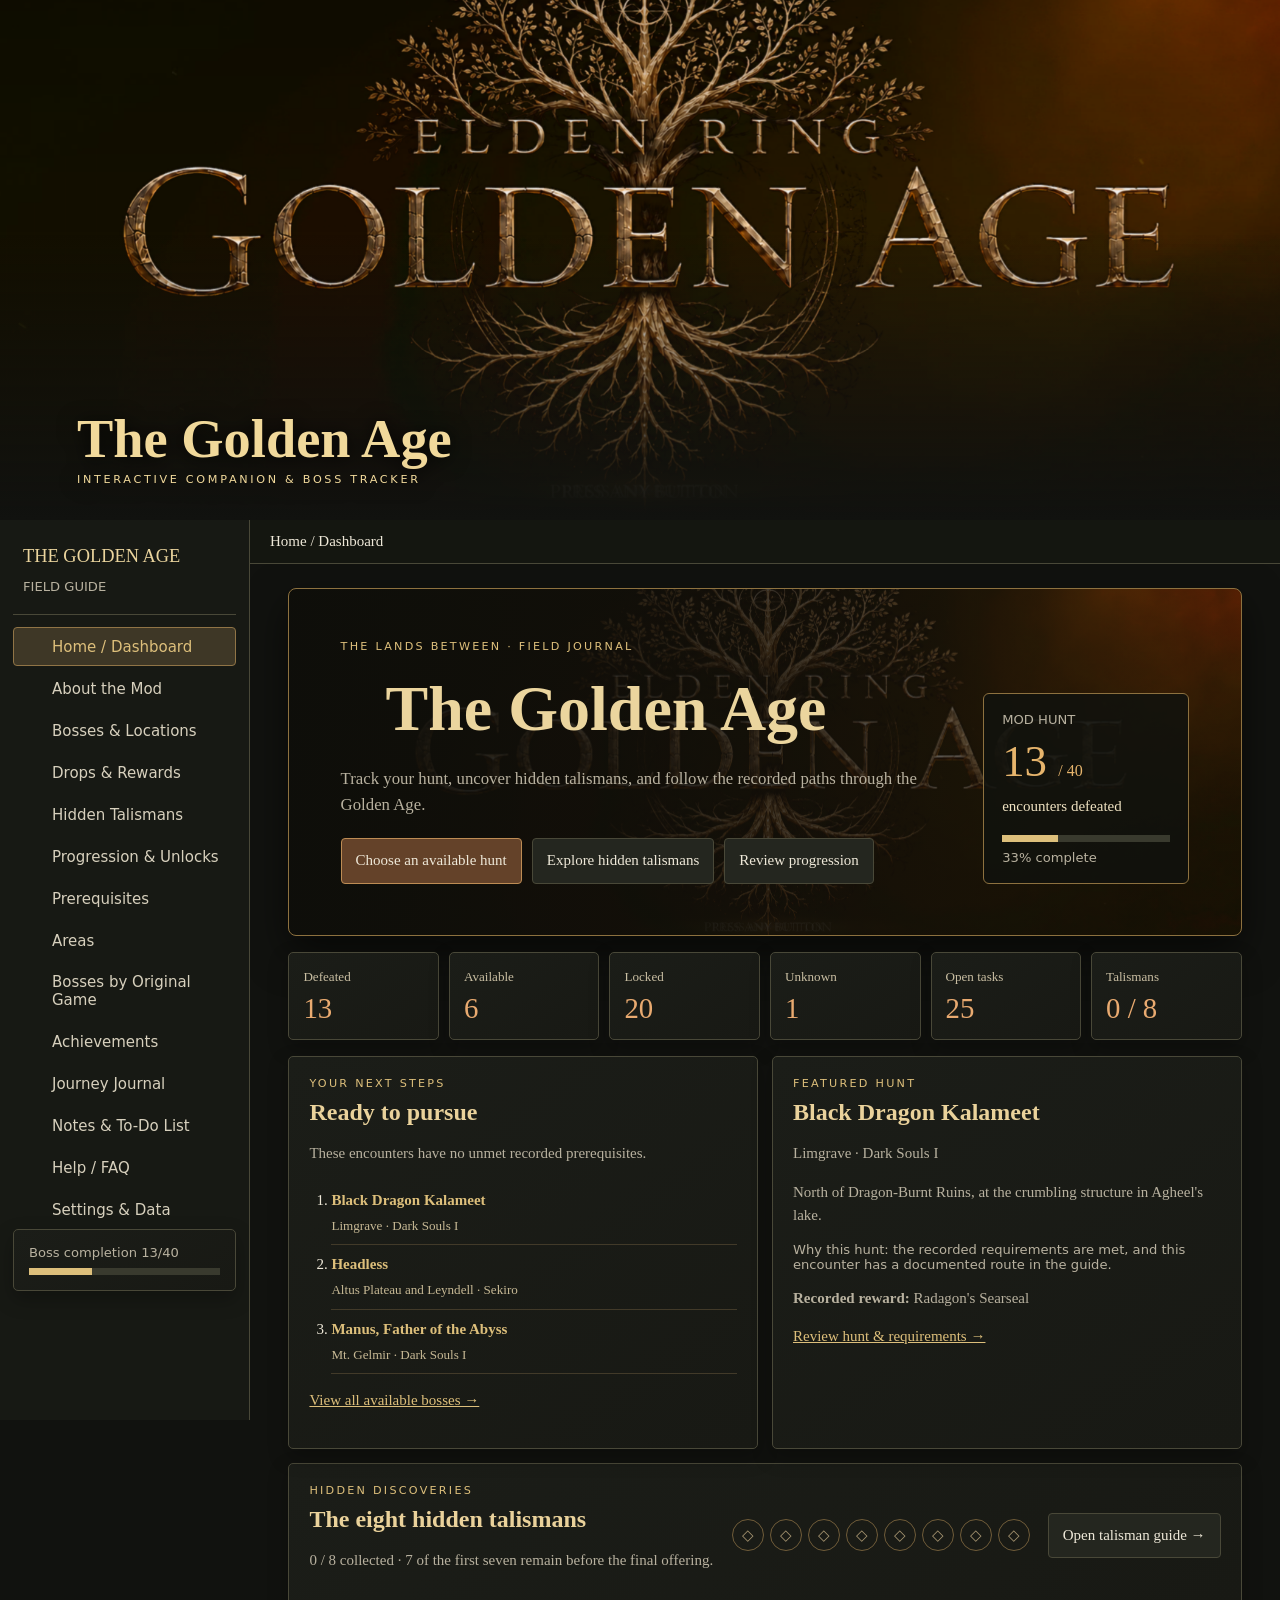
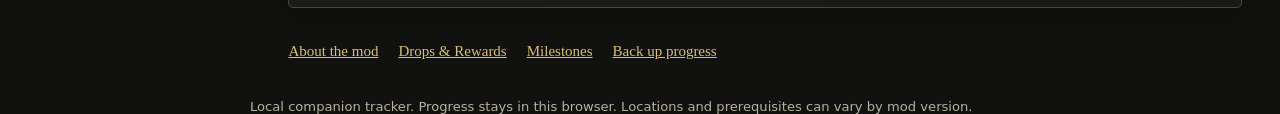
==== index.html @ 00728326 "Add files via upload" ====
<!doctype html><html lang="en"><head><meta charset="utf-8"><meta name="viewport" content="width=device-width,initial-scale=1"><meta name="theme-color" content="#11120f"><title>Home / Dashboard — The Golden Age</title><link rel="stylesheet" href="app.css"></head><body data-page="home"><div class="hero"><div class="art" id="art"></div><h1>The Golden Age<small>Interactive companion & boss tracker</small></h1></div><div class="layout"><aside id="side"><div class="brand">THE GOLDEN AGE<br><span class="small">FIELD GUIDE</span></div><nav id="nav"></nav><div class="panel small" id="progress"></div></aside><div class="overlay" id="overlay"></div><div class="main"><div class="top"><button class="hamb" id="hamb">☰</button> <span id="pageLabel">Home / Dashboard</span></div><main class="content" id="view"></main><footer class="small">Local companion tracker. Progress stays in this browser. Locations and prerequisites can vary by mod version.</footer></div></div><script src="bosses-data.js"></script><script src="app.js"></script><script src="rewards-data.js"></script><script src="talisman-data.js"></script><script src="extras.js"></script></body></html>
---- app.css ----
:root {
  color-scheme: dark;
  --bg: #11120f;
  --panel: #1b1d18;
  --line: #494838;
  --text: #eee8d8;
  --muted: #b8b19f;
  --gold: #ddbf7b;
  --green: #9fc58a;
  --amber: #e2bc76;
}

* {
  box-sizing: border-box;
}

body {
  margin: 0;
  background: var(--bg);
  color: var(--text);
  font: 15px/1.55 Georgia, serif;
}

button,
input,
select,
textarea {
  font: inherit;
}

button,
select {
  color: var(--text);
  background: #24261f;
  border: 1px solid #635c40;
  padding: 9px 12px;
  border-radius: 4px;
  cursor: pointer;
}

button:hover {
  border-color: var(--gold);
  color: #f2dc9f;
}

button:focus-visible,
input:focus-visible,
select:focus-visible,
textarea:focus-visible,
a:focus-visible {
  outline: 2px solid var(--gold);
  outline-offset: 2px;
}

/* --- Interactive Checkbox & Card Animations --- */
input[type="checkbox"] {
  cursor: pointer;
  transition: transform 0.2s cubic-bezier(0.175, 0.885, 0.32, 1.275);
}

input[type="checkbox"]:checked {
  transform: scale(1.25);
}

@keyframes achievementUnlockPop {
  0% {
    transform: scale(0.95);
    opacity: 0;
  }
  50% {
    transform: scale(1.03);
    opacity: 1;
  }
  100% {
    transform: scale(1);
    opacity: 1;
  }
}

.hero {
  height: min(46vw, 520px);
  min-height: 250px;
  position: relative;
  overflow: hidden;
  background: #080903;
}

.art {
  position: absolute;
  inset: -5%;
  background: url('elden-ring-hero.png') center 48%/cover no-repeat;
  animation: fade 1.8s ease both;
  transition: transform 0.2s;
}

.hero:after {
  content: '';
  position: absolute;
  inset: 0;
  background: linear-gradient(0deg, #11120f, transparent 55%, #0003);
}

.hero h1 {
  position: absolute;
  z-index: 1;
  left: 6vw;
  bottom: 26px;
  color: #f1d99b;
  font-size: clamp(2rem, 5vw, 3.4rem);
  text-shadow: 0 2px 20px #000;
  animation: fade 1.2s 0.2s both;
}

.hero small {
  display: block;
  font: 0.7rem system-ui, sans-serif;
  letter-spacing: 0.24em;
  text-transform: uppercase;
}

@keyframes fade {
  from {
    opacity: 0;
    transform: scale(1.07);
  }
  to {
    opacity: 1;
    transform: scale(1);
  }
}

.layout {
  display: grid;
  grid-template-columns: 250px minmax(0, 1fr);
}

aside {
  height: 100vh;
  overflow: auto;
  position: sticky;
  top: 0;
  background: #171914;
  border-right: 1px solid var(--line);
  padding: 18px 13px;
}

.brand {
  color: var(--gold);
  font-size: 1.15rem;
  padding: 4px 10px 15px;
  border-bottom: 1px solid var(--line);
}

nav {
  display: grid;
  gap: 3px;
  margin-top: 12px;
}

nav a {
  display: block;
  text-decoration: none;
  background: transparent;
  border: 1px solid transparent;
  border-radius: 4px;
  padding: 9px 10px;
  color: #d7d0bd;
  font: 15px system-ui, sans-serif;
}

nav a.active {
  background: color-mix(in srgb, var(--gold2) 30%, var(--panel));
  border-color: var(--gold2);
  color: var(--gold);
}

nav a:hover {
  background: #25271f;
}

nav button {
  text-align: left;
  background: transparent;
  border-color: transparent;
  color: #d7d0bd;
}

nav button.active {
  background: #302e22;
  border-color: #63583b;
  color: #f0d797;
}

.meter {
  height: 7px;
  background: #393a2e;
  margin-top: 8px;
}

.meter i {
  height: 100%;
  display: block;
  background: linear-gradient(90deg, var(--gold2), var(--gold));
}

.main {
  min-width: 0;
}

.top {
  position: sticky;
  top: 0;
  background: #141610ed;
  backdrop-filter: blur(8px);
  padding: 10px 20px;
  border-bottom: 1px solid var(--line);
  z-index: 3;
  color: var(--gold);
}

.hamb {
  display: none;
}

.content {
  padding: 24px clamp(15px, 3vw, 40px);
  max-width: 1450px;
  margin: auto;
}

h1,
h2,
h3 {
  color: #ebd59e;
  line-height: 1.25;
}

h1 {
  margin: 0 0 8px;
}

p {
  color: var(--muted);
}

.grid {
  display: grid;
  grid-template-columns: repeat(auto-fit, minmax(min(100%, 225px), 1fr));
  gap: 12px;
}

.stat,
.panel,
.card,
.row {
  background: linear-gradient(145deg, #24251f, #191b16);
  border: 1px solid var(--line);
  border-radius: 5px;
  padding: 15px;
}

.stat b {
  display: block;
  font-size: 1.8rem;
  color: var(--gold);
}

.stat span,
.muted,
.small {
  color: var(--muted);
  font: 0.82rem system-ui, sans-serif;
}

.toolbar {
  display: flex;
  flex-wrap: wrap;
  gap: 8px;
  margin: 14px 0;
}

.toolbar input,
.toolbar select,
textarea {
  background: #171914;
  color: var(--text);
  border: 1px solid var(--line);
  padding: 10px;
  border-radius: 4px;
}

.search {
  flex: 1;
  min-width: 180px;
}

.area {
  margin: 24px 0;
}

.area h2 {
  border-bottom: 1px solid #907446;
  padding-bottom: 8px;
}

.cards {
  display: grid;
  grid-template-columns: repeat(auto-fit, minmax(min(100%, 320px), 1fr));
  gap: 12px;
}

.card {
  padding: 0;
  overflow: hidden;
}

.card.done {
  border-color: #70865b;
}

.head {
  display: flex;
  gap: 10px;
  align-items: flex-start;
  padding: 13px;
}

.check {
  width: 20px;
  height: 20px;
  accent-color: var(--green);
  flex-shrink: 0;
  margin-top: 3px;
}

.name {
  font-size: 1.06rem;
  color: #f0e4c1;
  font-weight: bold;
  cursor: pointer;
}

.badge,
.pill {
  display: inline-block;
  border: 1px solid #65583c;
  padding: 3px 7px;
  border-radius: 3px;
  font: 0.68rem system-ui, sans-serif;
  color: var(--gold);
  margin: 2px;
}

.badge {
  margin-left: auto;
  white-space: nowrap;
}

.green {
  color: var(--green);
}

.amber {
  color: var(--amber);
}

.body {
  padding: 0 14px 14px 44px;
  color: var(--muted);
  font-size: 0.91rem;
}

.body p {
  margin: 5px 0;
}

.reqs {
  border-top: 1px solid var(--line);
  margin-top: 10px;
  padding-top: 8px;
}

.req {
  display: flex;
  gap: 7px;
  margin: 7px 0;
  align-items: flex-start;
  font: 0.82rem system-ui, sans-serif;
}

.req input {
  accent-color: var(--green);
  margin-top: 3px;
}

.list {
  display: grid;
  gap: 8px;
}

textarea {
  width: 100%;
  min-height: 75px;
}

.note {
  display: grid;
  grid-template-columns: 140px 1fr auto;
  gap: 8px;
  padding: 10px;
  border-bottom: 1px solid var(--line);
}

.hidden {
  display: none !important;
}

.overlay {
  display: none;
}

@media (max-width: 800px) {
  .layout {
    grid-template-columns: 1fr;
  }
  aside {
    position: fixed;
    left: 0;
    top: 0;
    width: min(82vw, 290px);
    z-index: 6;
    transform: translateX(-110%);
    transition: transform 0.2s;
  }
  aside.open {
    transform: translateX(0);
  }
  .hamb {
    display: inline-block;
  }
  .overlay.show {
    display: block;
    position: fixed;
    inset: 0;
    background: #0009;
    z-index: 5;
  }
  .hero {
    height: 36vh;
    min-height: 220px;
  }
  .content {
    padding: 18px 13px;
  }
  .note {
    grid-template-columns: 1fr;
  }
}

@media (prefers-reduced-motion: reduce) {
  *,
  *:before,
  *:after {
    animation-duration: 0.01ms !important;
    transition-duration: 0.01ms !important;
    scroll-behavior: auto !important;
  }
}

.reward-grid {
  display: grid;
  grid-template-columns: repeat(auto-fit, minmax(min(100%, 270px), 1fr));
  gap: 10px;
  margin: 12px 0;
}

.reward-card {
  display: grid;
  grid-template-columns: 54px 1fr;
  gap: 10px;
  padding: 12px;
  background: linear-gradient(145deg, #25271f, #191b16);
  border: 1px solid var(--line);
  border-radius: 5px;
}

.reward-icon,
.boss-seal {
  width: 50px;
  height: 50px;
  display: grid;
  place-items: center;
  border: 1px solid #8c754c;
  background: radial-gradient(circle, #54472e, #1a1b16 70%);
  color: var(--gold);
  font-size: 1.45rem;
  border-radius: 50%;
  flex-shrink: 0;
}

.reward-icon.large {
  width: 72px;
  height: 72px;
  font-size: 2rem;
}

.reward-copy {
  min-width: 0;
}

.reward-title {
  font-weight: bold;
  color: #f0dfb5;
  cursor: pointer;
}

.reward-title:hover {
  color: var(--gold);
  text-decoration: underline;
}

.reward-boss {
  border: 1px solid var(--line);
  border-radius: 5px;
  padding: 12px;
  background: #1a1c17;
  margin: 8px 0;
}

.reward-boss summary {
  display: flex;
  align-items: center;
  gap: 9px;
  cursor: pointer;
  flex-wrap: wrap;
}

.reward-boss summary .badge {
  margin-left: auto;
}

.guide-dialog {
  max-width: 700px;
  width: calc(100% - 28px);
  background: #1b1d18;
  color: var(--text);
  border: 1px solid #907446;
  border-radius: 6px;
  padding: 22px;
}

.guide-dialog::backdrop {
  background: #000b;
}

.guide-dialog .close {
  float: right;
}

.chain {
  border: 1px solid var(--line);
}

.chain summary,
.task-guide summary {
  cursor: pointer;
}

.section-title {
  margin-top: 28px;
}

.task-guide label {
  display: inline;
}

.task-guide summary > label {
  cursor: pointer;
}

@media (max-width: 650px) {
  .reward-card {
    grid-template-columns: 42px 1fr;
  }
  .reward-icon {
    width: 40px;
    height: 40px;
    font-size: 1.15rem;
  }
  .reward-boss summary .badge {
    margin-left: 0;
  }
}

:root[data-theme="ashen"] {
  --bg: #151719;
  --panel: #202326;
  --line: #555b5e;
  --text: #f0f1ef;
  --muted: #c0c5c7;
  --gold: #bec5c8;
  --green: #a9c3b1;
  --amber: #d6c28d;
}

:root[data-theme="golden"] {
  --bg: #17130d;
  --panel: #241d13;
  --line: #6c5530;
  --gold: #f1c85a;
  --green: #a7d17f;
  --amber: #f0b95f;
}

:root[data-theme="contrast"] {
  --bg: #050606;
  --panel: #101313;
  --line: #a7a78a;
  --text: #fff;
  --muted: #e4e4d9;
  --gold: #ffe36e;
  --green: #aaff9c;
  --amber: #ffd273;
}

:root[data-accent="jade"] {
  --gold: #9bd3ad;
  --gold2: #527d61;
}

:root[data-accent="ember"] {
  --gold: #e99a72;
  --gold2: #9e583e;
}

:root[data-accent="ice"] {
  --gold: #9ed5e6;
  --gold2: #537f95;
}

:root[data-density="compact"] .card,
:root[data-density="compact"] .row {
  padding: 9px;
}

:root[data-density="compact"] .head {
  padding: 8px;
}

:root[data-density="compact"] .body {
  padding-bottom: 9px;
}

:root[data-density="compact"] .reward-card {
  padding: 8px;
  gap: 7px;
}

:root[data-density="compact"] .reward-boss {
  padding: 8px;
  margin: 5px 0;
}

:root[data-density="compact"] .task-guide {
  padding: 9px;
}

:root[data-images="off"] .boss-seal,
:root[data-images="off"] .emblem-mini,
:root[data-images="off"] .achievement-crest {
  display: none !important;
}

:root[data-animations="off"] *,
:root[data-animations="off"] *::before,
:root[data-animations="off"] *::after {
  animation: none !important;
  transition: none !important;
  scroll-behavior: auto !important;
}

.page-kicker {
  font: 0.7rem system-ui, sans-serif;
  letter-spacing: 0.2em;
  color: var(--gold);
  text-transform: uppercase;
}

.page-intro {
  max-width: 850px;
  margin: 6px 0 22px;
}

.settings-section {
  scroll-margin-top: 70px;
  margin: 30px 0;
  padding: 22px;
  border: 1px solid var(--line);
  border-radius: 7px;
  background: linear-gradient(
    145deg,
    color-mix(in srgb, var(--panel) 92%, var(--gold) 8%),
    var(--panel)
  );
  box-shadow: 0 9px 26px #0003;
  position: relative;
}

.settings-section:before {
  content: "";
  position: absolute;
  inset: 5px;
  border: 1px solid color-mix(in srgb, var(--gold2) 38%, transparent);
  border-radius: 4px;
  pointer-events: none;
}

.section-heading {
  display: flex;
  gap: 12px;
  align-items: flex-start;
  margin-bottom: 16px;
}

.section-heading > span {
  display: grid;
  place-items: center;
  width: 40px;
  height: 40px;
  border: 1px solid var(--gold2);
  border-radius: 50%;
  color: var(--gold);
  font-size: 1.2rem;
}

.section-heading h2 {
  margin: 0;
}

.section-heading p {
  margin: 4px 0;
}

.section-nav,
.quick-links {
  display: flex;
  gap: 8px;
  flex-wrap: wrap;
  margin: 14px 0;
}

.section-nav a,
.quick-links a {
  border: 1px solid var(--line);
  border-radius: 4px;
  padding: 8px 11px;
  text-decoration: none;
  background: var(--panel);
  color: var(--text);
}

.section-nav a:hover,
.quick-links a:hover {
  border-color: var(--gold);
  color: var(--gold);
}

.settings-grid {
  display: grid;
  grid-template-columns: repeat(auto-fit, minmax(min(100%, 300px), 1fr));
  gap: 11px;
}

.setting-card {
  display: flex;
  gap: 12px;
  align-items: flex-start;
  background: color-mix(in srgb, var(--panel) 92%, black);
  border: 1px solid var(--line);
  border-radius: 5px;
  padding: 14px;
  min-width: 0;
}

.setting-card > span:last-child,
.setting-card > div {
  display: grid;
  gap: 6px;
  min-width: 0;
  flex: 1;
}

.setting-card small {
  display: block;
  color: var(--muted);
  font: 0.78rem/1.45 system-ui, sans-serif;
}

.setting-card select,
.setting-card input[type="file"] {
  max-width: 100%;
  margin-top: 5px;
}

.setting-icon {
  width: 32px;
  height: 32px;
  display: grid;
  place-items: center;
  flex-shrink: 0;
  color: var(--gold);
  border: 1px solid var(--gold2);
  border-radius: 50%;
  font-size: 1rem;
}

.data-grid,
.reset-grid {
  margin: 10px 0;
}

.danger-card {
  border-color: #754a3b;
}

.danger {
  border-color: #8c5340;
  color: #f0b59e;
}

.primary {
  background: linear-gradient(
    135deg,
    color-mix(in srgb, var(--gold2) 78%, black),
    color-mix(in srgb, var(--panel) 40%, var(--gold2))
  );
  border-color: var(--gold2);
}

.notice.storage-notice {
  margin-top: 18px;
  padding: 18px;
  border: 1px solid var(--gold2);
  border-left: 4px solid var(--gold);
  background: var(--panel);
}

.notice.storage-notice p {
  margin-bottom: 0;
}

.success {
  color: var(--green);
}

.error {
  color: #f0a18b;
}

.achievement-overview {
  display: grid;
  grid-template-columns: minmax(160px, 1fr) minmax(200px, 2fr) minmax(90px, 0.7fr);
  gap: 18px;
  align-items: center;
  border: 1px solid var(--gold2);
  padding: 18px;
  border-radius: 6px;
  background: radial-gradient(
      ellipse at top left,
      #51432955,
      transparent 58%
    ),
    var(--panel);
  box-shadow: inset 0 0 0 3px #0002, 0 8px 25px #0004;
}

.achievement-total {
  display: flex;
  gap: 10px;
  align-items: center;
}

.achievement-total b {
  font-size: 1.5rem;
  color: var(--gold);
}

.achievement-total small {
  display: block;
  color: var(--muted);
  font: 0.8rem system-ui, sans-serif;
}

.large-seal,
.achievement-crest,
.emblem-mini,
.toast-seal {
  display: grid;
  place-items: center;
  color: var(--gold);
  background: radial-gradient(circle, #594a2a, #171914 72%);
  border: 1px solid var(--gold2);
  border-radius: 50%;
}

.large-seal {
  width: 54px;
  height: 54px;
  font-size: 1.6rem;
}

.meter-label {
  display: flex;
  justify-content: space-between;
  margin-bottom: 7px;
}

.meter-label b {
  color: var(--gold);
}

.recent-grid {
  margin: 16px 0;
}

.achievement-section {
  margin: 28px 0;
}

.achievement-grid {
  display: grid;
  grid-template-columns: repeat(auto-fit, minmax(min(100%, 310px), 1fr));
  gap: 12px;
}

.achievement-card {
  display: flex;
  gap: 14px;
  position: relative;
  padding: 15px;
  border: 1px solid var(--line);
  border-radius: 5px;
  background: linear-gradient(140deg, var(--panel), #141510);
  overflow: hidden;
}

.achievement-card:after {
  content: "";
  position: absolute;
  top: 0;
  right: 0;
  width: 38px;
  height: 38px;
  border-top: 1px solid var(--gold2);
  border-right: 1px solid var(--gold2);
  opacity: 0.65;
}

.achievement-card.earned {
  border-color: var(--gold2);
  box-shadow: inset 0 0 22px #b99a3716, 0 6px 18px #0003;
  animation: achievementUnlockPop 0.4s cubic-bezier(0.175, 0.885, 0.32, 1.275) forwards;
}

.achievement-card.locked-achievement {
  filter: saturate(0.55);
}

.achievement-crest {
  width: 48px;
  height: 48px;
  flex-shrink: 0;
  font-size: 1.25rem;
}

.earned .achievement-crest {
  box-shadow: 0 0 14px color-mix(in srgb, var(--gold) 35%, transparent);
}

.achievement-card-body {
  min-width: 0;
  flex: 1;
}

.achievement-card h3 {
  margin: 4px 0;
}

.achievement-card p {
  margin: 5px 0;
}

.achievement-progress {
  font: 0.75rem system-ui, sans-serif;
  color: var(--muted);
}

.achievement-progress .meter {
  margin: 5px 0;
}

.emblem-mini {
  display: inline-grid;
  width: 24px;
  height: 24px;
  margin-right: 6px;
  font-size: 0.8rem;
  vertical-align: middle;
}

.achievement-toast {
  position: fixed;
  right: 18px;
  bottom: 18px;
  z-index: 20;
  max-width: min(430px, calc(100vw - 36px));
  display: flex;
  align-items: center;
  gap: 12px;
  padding: 14px 42px 14px 14px;
  background: #222117;
  border: 1px solid var(--gold);
  box-shadow: 0 8px 35px #000b;
  border-radius: 6px;
  animation: toast-in 0.25s ease-out;
}

.achievement-toast button {
  position: absolute;
  right: 7px;
  top: 7px;
  padding: 2px 8px;
}

.toast-seal {
  width: 38px;
  height: 38px;
  flex-shrink: 0;
}

.achievement-toast b {
  color: var(--gold);
}

.achievement-toast div div {
  font: 0.8rem/1.4 system-ui, sans-serif;
}

.empty-state {
  margin: 20px 0;
  padding: 28px;
  text-align: center;
  border: 1px dashed var(--line);
  color: var(--muted);
}

@keyframes toast-in {
  from {
    opacity: 0;
    transform: translateY(8px);
  }
  to {
    opacity: 1;
    transform: translateY(0);
  }
}

.faq-searchbar {
  position: sticky;
  top: 46px;
  z-index: 2;
  background: var(--bg);
  padding: 8px 0;
}

.faq-section {
  margin: 24px 0;
}

.faq-section h2 {
  border-bottom: 1px solid var(--gold2);
  padding-bottom: 8px;
}

.faq-item {
  border: 1px solid var(--line);
  border-radius: 5px;
  background: var(--panel);
  margin: 8px 0;
  overflow: hidden;
}

.faq-item summary {
  cursor: pointer;
  list-style: none;
  padding: 13px 42px 13px 15px;
  color: var(--text);
  position: relative;
}

.faq-item summary::-webkit-details-marker {
  display: none;
}

.faq-item summary:after {
  content: "＋";
  position: absolute;
  right: 15px;
  color: var(--gold);
}

.faq-item[open] summary:after {
  content: "−";
}

.faq-item[open] summary {
  color: var(--gold);
  border-bottom: 1px solid var(--line);
}

.faq-answer {
  padding: 4px 15px;
}

.faq-answer p {
  margin: 10px 0;
}

.section-title {
  margin-top: 28px;
}

@media (max-width: 700px) {
  .achievement-overview {
    grid-template-columns: 1fr;
    gap: 12px;
  }
  .settings-section {
    padding: 15px;
  }
  .faq-searchbar {
    top: 43px;
  }
  .achievement-toast {
    right: 9px;
    bottom: 9px;
  }
  .achievement-card {
    padding: 12px;
  }
}

.nav-emblem {
  width: 19px;
  height: 19px;
  vertical-align: -4px;
  margin-right: 9px;
  fill: none;
  stroke: currentColor;
  stroke-width: 1.55;
  stroke-linecap: round;
  stroke-linejoin: round;
  flex: none;
}

.page-emblem {
  width: 34px;
  height: 34px;
  vertical-align: -7px;
  margin-right: 11px;
  fill: none;
  stroke: var(--gold);
  stroke-width: 1.45;
  stroke-linecap: round;
  stroke-linejoin: round;
  filter: drop-shadow(0 0 5px #d6ad5740);
}

nav a {
  display: flex;
  align-items: center;
}

.achievement-heading {
  display: flex;
  align-items: center;
  gap: 15px;
  margin: 8px 0 18px;
}

.achievement-heading h1 {
  margin: 0;
}

.achievement-heading .page-intro {
  margin: 5px 0;
  max-width: 900px;
}

.achievement-overview {
  grid-template-columns: repeat(5, minmax(100px, 1fr));
  gap: 13px;
}

.achievement-total {
  display: grid;
  gap: 2px;
  align-content: center;
}

.achievement-total b {
  font-size: 1.35rem;
}

.achievement-meter {
  grid-column: 1/-1;
}

.achievement-card {
  min-height: 228px;
}

.achievement-crest {
  width: 56px;
  height: 56px;
  position: relative;
  border-radius: 36% 36% 50% 50%;
  clip-path: polygon(50% 0, 91% 22%, 83% 77%, 50% 100%, 17% 77%, 9% 22%);
  outline: 1px solid var(--tier-color, var(--gold2));
  background: radial-gradient(
    circle at 50% 38%,
    color-mix(in srgb, var(--tier-color, var(--gold)) 24%, #171914),
    #171914 72%
  );
  color: var(--tier-color, var(--gold));
  font-size: 1.35rem;
  text-shadow: 0 1px 8px
    color-mix(in srgb, var(--tier-color, var(--gold)) 55%, transparent);
}

.tier-common {
  --tier-color: #b88b5a;
}

.tier-uncommon {
  --tier-color: #91ad78;
}

.tier-rare {
  --tier-color: #9bb2c2;
}

.tier-epic {
  --tier-color: #d5ad61;
}

.tier-legendary {
  --tier-color: #e6cf8c;
}

.tier-card-common {
  border-left: 3px solid #b88b5a;
}

.tier-card-uncommon {
  border-left: 3px solid #91ad78;
}

.tier-card-rare {
  border-left: 3px solid #9bb2c2;
}

.tier-card-epic {
  border-left: 3px solid #d5ad61;
}

.tier-card-legendary {
  border-left: 3px solid #e6cf8c;
}

.secret-achievement {
  background: radial-gradient(
    ellipse at top left,
    #31273a,
    #171914 74%
  );
  border-color: #75627d;
}

.secret-achievement .achievement-crest {
  --tier-color: #bda1cb;
}

.pin-achievement {
  font-size: 0.77rem;
  padding: 5px 8px;
  margin-top: 8px;
}

.pin-achievement:disabled {
  opacity: 0.5;
  cursor: not-allowed;
}

.showcase-panel h2,
.showcase-panel h3 {
  margin-top: 0;
}

.feature-achievement {
  display: flex;
  gap: 12px;
  align-items: flex-start;
}

.feature-achievement > div {
  flex: 1;
}

.feature-achievement p {
  margin: 4px 0;
}

.intel-button {
  padding: 5px 9px;
  font-size: 0.74rem;
  white-space: nowrap;
}

.head .intel-button {
  margin-left: auto;
}

.boss-pin[aria-pressed="true"] {
  color: var(--gold);
}

.intel-dialog {
  max-height: min(88vh, 900px);
  overflow: auto;
}

.intel-dialog h2 {
  font-size: 1.6rem;
  margin: 8px 0;
}

.intel-location {
  border-left: 2px solid var(--gold2);
  padding-left: 12px;
}

.intel-status-grid {
  display: flex;
  align-items: center;
  gap: 7px;
  flex-wrap: wrap;
  margin: 14px 0;
}

.intel-section {
  padding: 14px 0;
  border-top: 1px solid var(--line);
}

.intel-section h3 {
  margin: 0 0 9px;
}

.intel-section h4 {
  color: var(--gold);
  margin-bottom: 5px;
}

.intel-section ul {
  padding-left: 22px;
}

.intel-task-list label {
  font-family: system-ui, sans-serif;
}

.intel-rewards {
  display: grid;
  grid-template-columns: repeat(auto-fit, minmax(min(100%, 235px), 1fr));
  gap: 9px;
}

.intel-reward {
  border: 1px solid var(--line);
  border-radius: 4px;
  padding: 11px;
  background: #11130f;
}

.intel-reward p {
  margin: 6px 0;
}

.intel-note {
  border-left: 2px solid var(--gold2);
  padding: 5px 10px;
  background: #171914;
}

.intel-actions {
  display: flex;
  align-items: center;
  gap: 9px;
}

.button-link {
  display: inline-block;
  border: 1px solid var(--line);
  border-radius: 4px;
  padding: 8px 11px;
  color: var(--text);
  text-decoration: none;
}

.button-link:hover {
  border-color: var(--gold);
  color: var(--gold);
}

.intel-source {
  border-top: 1px dashed var(--line);
  padding-top: 10px;
}

@media (max-width: 900px) {
  .achievement-overview {
    grid-template-columns: repeat(3, minmax(90px, 1fr));
  }
  .achievement-total {
    min-height: 50px;
  }
}

@media (max-width: 560px) {
  .achievement-heading {
    align-items: flex-start;
  }
  .achievement-heading .large-seal {
    width: 42px;
    height: 42px;
    flex: none;
  }
  .achievement-overview {
    grid-template-columns: repeat(2, minmax(95px, 1fr));
    padding: 13px;
  }
  .achievement-meter {
    grid-column: 1/-1;
  }
  .achievement-card {
    min-height: 0;
    gap: 10px;
  }
  .achievement-crest {
    width: 44px;
    height: 48px;
  }
  .intel-dialog {
    padding: 15px;
  }
  .intel-actions {
    flex-wrap: wrap;
  }
}

.intel-portrait {
  float: right;
  width: 64px;
  height: 64px;
  display: grid;
  place-items: center;
  border: 1px solid var(--gold2);
  border-radius: 50%;
  color: var(--gold);
  background: radial-gradient(circle, #51432d, #171914 70%);
  font: 1.2rem Georgia, serif;
  box-shadow: inset 0 0 0 4px #0005;
}

.intel-portrait:after {
  content: "Portrait not cataloged";
  position: absolute;
  transform: translateY(45px);
  font: 0.6rem system-ui, sans-serif;
  color: var(--muted);
  white-space: nowrap;
}

.stat-link {
  color: inherit;
  text-decoration: none;
}

.stat-link:hover,
.dashboard-stat:hover {
  border-color: var(--gold, #c9a86a);
  transform: translateY(-2px);
}

.status-defeated {
  border-color: #766548;
}

.status-available {
  border-color: #74816a;
}

.status-locked {
  border-color: #725d47;
}

.status-unknown {
  border-color: #59606a;
}

.dashboard-hero {
  display: grid;
  grid-template-columns: minmax(0, 1.65fr) minmax(180px, 0.55fr);
  gap: 24px;
  align-items: end;
  padding: clamp(24px, 4vw, 54px);
  min-height: 290px;
  border: 1px solid #8d713f;
  border-radius: 8px;
  background: linear-gradient(
      90deg,
      rgba(14, 14, 10, 0.96),
      rgba(18, 15, 10, 0.76) 58%,
      rgba(17, 15, 10, 0.35)
    ),
    url('elden-ring-hero.png') center 44%/cover;
  color: #efe2c2;
  box-shadow: 0 16px 40px #0008;
}

.dashboard-hero h1 {
  font-size: clamp(2.2rem, 5vw, 4rem);
  margin: 0.25em 0;
}

.dashboard-hero-copy > p {
  max-width: 650px;
  font-size: 1.05rem;
}

.dashboard-actions,
.dashboard-links {
  display: flex;
  flex-wrap: wrap;
  gap: 10px;
  margin-top: 20px;
}

.button-link {
  display: inline-flex;
  align-items: center;
  justify-content: center;
  padding: 10px 14px;
  border: 1px solid #826b45;
  border-radius: 4px;
  color: #eddfc0;
  text-decoration: none;
  background: #24231c;
}

.button-link:hover {
  background: #393326;
}

.button-link.primary {
  background: #644229;
  border-color: #bd8c54;
}

.dashboard-progress {
  display: grid;
  gap: 8px;
  padding: 18px;
  background: #11120ddd;
  border: 1px solid #8d713f;
  border-radius: 6px;
}

.dashboard-progress > b {
  font: 2.8rem Georgia, serif;
  color: #e6b46c;
}

.dashboard-progress small {
  font-size: 1rem;
}

.dashboard-stats {
  display: grid;
  grid-template-columns: repeat(6, minmax(105px, 1fr));
  gap: 10px;
  margin: 16px 0;
}

.dashboard-stat {
  display: grid;
  gap: 5px;
  padding: 14px;
  border: 1px solid #51452f;
  border-radius: 5px;
  background: linear-gradient(145deg, #22231e, #171711);
  text-decoration: none;
  color: inherit;
  transition: 0.18s;
}

.dashboard-stat span {
  font-size: 0.82rem;
  color: #c9bea2;
}

.dashboard-stat b {
  font: 1.8rem Georgia, serif;
  color: #e9aa70;
}

.dashboard-columns {
  display: grid;
  grid-template-columns: 1fr 1fr;
  gap: 14px;
}

.dashboard-panel,
.dashboard-discoveries {
  padding: 20px;
  border: 1px solid #51452f;
  border-radius: 6px;
  background: linear-gradient(145deg, #21211b, #17150f);
}

.dashboard-panel h2,
.dashboard-discoveries h2 {
  margin: 0.3em 0;
  color: #ead29b;
}

.dashboard-next {
  padding-left: 22px;
}

.dashboard-next li {
  padding: 8px 0;
  border-bottom: 1px solid #423a29;
}

.dashboard-next a {
  display: grid;
  gap: 4px;
  text-decoration: none;
}

.dashboard-next a span {
  font-size: 0.82rem;
  color: #c7b995;
}

.dashboard-discoveries {
  display: grid;
  grid-template-columns: 1fr auto auto;
  gap: 18px;
  align-items: center;
  margin-top: 14px;
}

.discovery-seals {
  display: flex;
  gap: 6px;
}

.discovery-seal {
  display: grid;
  place-items: center;
  width: 32px;
  height: 32px;
  border: 1px solid #705c39;
  border-radius: 50%;
  color: #a99772;
}

.discovery-seal.is-collected {
  color: #ebc67a;
  background: #544328;
}

.dashboard-links {
  padding: 12px 0;
}

.dashboard-links a {
  color: #dbbd7a;
  margin-right: 10px;
}

.talisman-hero {
  display: grid;
  grid-template-columns: 1fr minmax(210px, 0.7fr);
  gap: 20px;
  align-items: center;
  background: linear-gradient(130deg, #202019, #17140f 65%, #392816);
  border-color: #80653a;
}

.talisman-hero h2 {
  color: #ead29b;
  font-size: 2rem;
  margin: 0.3em 0;
}

.talisman-final-state {
  display: grid;
  gap: 8px;
  padding: 16px;
  border: 1px solid #634e32;
  background: #15140f;
  border-radius: 5px;
}

.talisman-final-state b {
  color: #d2b878;
}

.talisman-final-state.is-ready {
  border-color: #9b8045;
  box-shadow: inset 0 0 20px #a47e2622;
}

.talisman-final-state.is-collected {
  border-color: #82916b;
}

.talisman-grid {
  display: grid;
  grid-template-columns: repeat(2, minmax(0, 1fr));
  gap: 14px;
  margin: 16px 0;
}

.talisman-card {
  padding: 20px;
  border: 1px solid #57482e;
  border-radius: 6px;
  background: linear-gradient(150deg, #24241e, #17150f);
  box-shadow: 0 8px 20px #0004;
}

.talisman-card.is-collected {
  border-color: #8a8558;
}

.talisman-card.talisman-final {
  background: linear-gradient(140deg, #302618, #191711);
}

.talisman-card h2 {
  margin: 0.5em 0 0.2em;
  color: #ebd49d;
  font: 1.5rem Georgia, serif;
}

.talisman-card-head {
  display: flex;
  justify-content: space-between;
  align-items: center;
}

.talisman-icon {
  width: 44px;
  height: 44px;
  color: #d5b16e;
  filter: drop-shadow(0 0 8px #d5a34c33);
}

.talisman-area {
  color: #c59a62;
  font-size: 0.88rem;
}

.talisman-details {
  margin: 14px 0;
  border-top: 1px solid #54452e;
  border-bottom: 1px solid #54452e;
  padding: 10px 0;
}

.talisman-details summary {
  cursor: pointer;
  color: #e3c784;
}

.talisman-details p {
  line-height: 1.55;
}

.talisman-check {
  display: flex;
  gap: 10px;
  align-items: flex-start;
  padding: 8px 0;
  color: #e5d8b9;
}

.talisman-check input {
  accent-color: #c6a55f;
  margin-top: 4px;
}

.talisman-dependency {
  margin-top: 24px;
}

.talisman-dependency-grid {
  display: grid;
  grid-template-columns: repeat(4, minmax(0, 1fr));
  gap: 8px;
  margin: 14px 0;
}

.talisman-dependency-item {
  padding: 9px;
  border: 1px solid #54452e;
  border-radius: 4px;
  color: #e1d4b4;
  text-decoration: none;
}

.talisman-dependency-item span {
  margin-right: 7px;
  color: #bf9f61;
}

.talisman-dependency-item.is-collected {
  border-color: #81835b;
}

.pill-ready {
  border-color: #988047;
}

.pill-done {
  border-color: #748360;
}

.about-feature-grid {
  display: grid;
  grid-template-columns: repeat(2, minmax(0, 1fr));
  gap: 14px;
  margin: 20px 0;
}

.about-feature-grid article {
  padding: 22px;
  border: 1px solid #55472f;
  border-radius: 6px;
  background: linear-gradient(145deg, #23231d, #17150f);
}

.about-feature-grid article > span {
  font-size: 1.8rem;
  color: #d6b36c;
}

.about-feature-grid h2 {
  color: #ebd49d;
}

.about-feature-grid a,
.about-guide a {
  color: #ddbc73;
}

.about-guide {
  line-height: 1.65;
}

.about-guide li {
  padding: 3px 0;
}

@media (max-width: 900px) {
  .dashboard-stats {
    grid-template-columns: repeat(3, minmax(0, 1fr));
  }
  .dashboard-hero {
    grid-template-columns: 1fr;
  }
  .dashboard-progress {
    max-width: 320px;
  }
  .dashboard-discoveries {
    grid-template-columns: 1fr;
  }
  .talisman-dependency-grid {
    grid-template-columns: repeat(2, minmax(0, 1fr));
  }
}

@media (max-width: 620px) {
  .dashboard-columns,
  .talisman-grid,
  .talisman-hero,
  .about-feature-grid {
    grid-template-columns: 1fr;
  }
  .dashboard-stats {
    grid-template-columns: repeat(2, minmax(0, 1fr));
  }
  .dashboard-hero {
    padding: 22px 18px;
    min-height: 0;
  }
  .dashboard-actions .button-link {
    flex: 1;
  }
  .discovery-seals {
    flex-wrap: wrap;
  }
  .talisman-dependency-grid {
    grid-template-columns: 1fr 1fr;
  }
}

:root {
  --bg: #11120f;
  --bg2: #181914;
  --panel: #1b1d18;
  --sidebar: #171914;
  --header: #141610;
  --text: #eee8d8;
  --muted: #b8b19f;
  --heading: #ebd59e;
  --gold: #ddbf7b;
  --gold2: #907446;
  --line: #494838;
  --button-bg: #24261f;
  --button-text: #eee8d8;
  --link: #ddbf7b;
  --progress: #ddbf7b;
  --success: #9fc58a;
  --warning: #e2bc76;
  --error: #e3987a;
  --locked: #a78673;
  --available: #a8c28b;
  --defeated: #94a875;
  --unknown: #C7BDC0;
  --font-heading: Georgia, serif;
  --font-body: Georgia, serif;
  --font-ui: system-ui, sans-serif;
  --base-size: 15px;
  --heading-scale: 1;
  --line-height: 1.55;
  --letter-spacing: 0;
  --sidebar-width: 250px;
  --content-width: 1450px;
  --panel-background: linear-gradient(145deg, var(--panel), var(--bg2));
  --theme-shadow: 0 8px 20px #0004;
}

body {
  background-color: var(--bg);
  color: var(--text);
  font-family: var(--font-body);
  font-size: var(--base-size);
  line-height: var(--line-height);
  letter-spacing: var(--letter-spacing);
}

h1,
h2,
h3,
h4,
.brand,
.page-emblem {
  font-family: var(--font-heading);
  color: var(--heading);
}

h1 {
  font-size: calc(2rem * var(--heading-scale));
}

h2 {
  font-size: calc(1.5rem * var(--heading-scale));
}

h3 {
  font-size: calc(1.2rem * var(--heading-scale));
}

.layout {
  grid-template-columns: var(--sidebar-width) minmax(0, 1fr);
}

aside {
  background: var(--sidebar);
}

.top {
  background: var(--header);
  color: var(--text);
}

.content {
  max-width: var(--content-width);
  width: 100%;
}

.main {
  min-width: 0;
}

a {
  color: var(--link);
}

button,
select,
.button-link {
  background: var(--button-bg);
  color: var(--button-text);
  border-color: var(--line);
  border-radius: var(--corner-radius, 4px);
}

button:hover,
.button-link:hover {
  filter: brightness(1.15);
}

button:focus-visible,
a:focus-visible,
input:focus-visible,
select:focus-visible,
textarea:focus-visible {
  outline: 2px solid var(--gold);
  outline-offset: 2px;
}

.card,
.row,
.panel,
.stat,
.reward-card,
.reward-boss,
.settings-section,
.achievement-card,
.talisman-card,
.dashboard-panel,
.dashboard-stat,
.dashboard-discoveries,
.appearance-preview-card {
  background: var(--panel-background);
  border-color: var(--line);
  border-radius: var(--corner-radius, 5px);
  box-shadow: var(--theme-shadow);
  color: var(--text);
}

.meter i,
.progress-bar {
  background: var(--progress);
}

.small,
.muted {
  color: var(--muted);
}

.green {
  color: var(--success) !important;
}

.amber {
  color: var(--warning) !important;
}

.pill.status-locked,
.status-locked .pill {
  border-color: var(--locked);
  color: var(--locked);
}

.pill.status-available,
.status-available .pill {
  border-color: var(--available);
  color: var(--available);
}

.pill.status-defeated,
.status-defeated .pill {
  border-color: var(--defeated);
  color: var(--defeated);
}

.pill.status-unknown,
.status-unknown .pill {
  border-color: var(--unknown);
  color: var(--unknown);
}

body[data-atmosphere="plain"] {
  background-image: none !important;
}

body[data-atmosphere="radial"] {
  background-image: radial-gradient(
    ellipse at 50% 0%,
    color-mix(in srgb, var(--gold) 11%, transparent),
    transparent 58%
  );
}

body[data-atmosphere="parchment"] .settings-section,
body[data-atmosphere="parchment"] .journal-entry {
  background: linear-gradient(
    145deg,
    color-mix(in srgb, var(--panel) 90%, #9c8053),
    var(--panel)
  );
}

body[data-atmosphere="ornate"] .settings-section,
body[data-atmosphere="ornate"] .journal-entry {
  border-style: double;
  border-width: 3px;
}

body[data-background-image="on"]::before {
  content: "";
  position: fixed;
  inset: -3%;
  z-index: -1;
  pointer-events: none;
  background: linear-gradient(
      rgba(0, 0, 0, var(--overlay-darkness)),
      rgba(0, 0, 0, var(--overlay-darkness))
    ),
    url('elden-ring-hero.png') var(--image-position) / var(--image-scale) auto
      no-repeat;
  opacity: var(--image-opacity);
  filter: blur(var(--background-blur));
}

body[data-corners="sharp"] {
  --corner-radius: 0px;
}

body[data-corners="slight"] {
  --corner-radius: 4px;
}

body[data-corners="rounded"] {
  --corner-radius: 12px;
}

body[data-borders="minimal"] .panel,
body[data-borders="minimal"] .settings-section,
body[data-borders="minimal"] .journal-entry {
  border-color: color-mix(in srgb, var(--line) 45%, transparent);
}

body[data-borders="ornate"] .panel,
body[data-borders="ornate"] .settings-section,
body[data-borders="ornate"] .journal-entry {
  border-style: double;
  border-width: 3px;
}

body[data-shadows="none"] {
  --theme-shadow: none;
}

body[data-shadows="pronounced"] {
  --theme-shadow: 0 14px 34px #0009;
}

body[data-card-style="flat"] {
  --panel-background: var(--panel);
}

body[data-card-style="layered"] {
  --panel-background: linear-gradient(145deg, var(--panel), var(--bg2));
}

body[data-card-style="gradient"] {
  --panel-background: linear-gradient(
    145deg,
    color-mix(in srgb, var(--panel) 88%, var(--gold)),
    var(--panel) 55%,
    var(--bg2)
  );
}

body[data-width="narrow"] .content {
  max-width: 950px;
}

body[data-width="wide"] .content {
  max-width: 1750px;
}

body[data-width="full"] .content {
  max-width: none;
}

body[data-nav-density="compact"] nav a {
  padding-block: 5px;
}

body[data-nav-density="spacious"] nav a {
  padding-block: 13px;
}

body[data-decorative="ornate"] h2 {
  border-bottom: 1px solid var(--line);
  padding-bottom: 0.35em;
}

body[data-decorative="minimal"] .page-emblem,
body[data-page-emblems="off"] .page-emblem,
body[data-page-emblems="off"] .nav-emblem {
  display: none;
}

body[data-icon-style="monochrome"] .nav-emblem,
body[data-icon-style="minimal"] .nav-emblem {
  filter: grayscale(1);
}

body[data-icon-style="bronze"] .nav-emblem {
  filter: sepia(0.7) saturate(0.8);
}

body[data-icon-style="ornate"] .nav-emblem {
  filter: drop-shadow(0 0 4px var(--gold));
}

body[data-density="compact"] .row,
body[data-density="compact"] .panel {
  padding: 10px;
}

body[data-density="spacious"] .row,
body[data-density="spacious"] .panel {
  padding: 22px;
}

body[data-animations="off"] *,
body[data-hover="off"] * {
  scroll-behavior: auto !important;
  animation: none !important;
  transition: none !important;
}

body[data-progress-motion="on"] .meter i {
  transition: width 0.5s ease;
}

body[data-appearance] .intel-section h3 {
  color: var(--heading);
}

.preset-grid {
  display: grid;
  grid-template-columns: repeat(auto-fit, minmax(175px, 1fr));
  gap: 10px;
}

.preset-card {
  display: grid;
  gap: 8px;
  text-align: left;
  padding: 12px;
  min-width: 0;
}

.preset-card.selected {
  outline: 2px solid var(--gold);
}

.preset-swatches {
  display: flex;
  height: 18px;
  overflow: hidden;
  border-radius: 4px;
}

.preset-swatches i {
  flex: 1;
}

.appearance-color-grid {
  display: grid;
  grid-template-columns: repeat(auto-fit, minmax(210px, 1fr));
  gap: 8px;
}

.appearance-color {
  display: grid;
  grid-template-columns: 1fr auto auto;
  align-items: center;
  gap: 8px;
  padding: 8px;
  border: 1px solid var(--line);
  border-radius: 4px;
}

.appearance-color label {
  min-width: 0;
}

.appearance-color input[type="color"] {
  width: 40px;
  height: 34px;
  padding: 2px;
}

.appearance-color input[type="text"] {
  width: 100px;
}

.appearance-color button {
  padding: 6px;
}

.appearance-preview {
  display: grid;
  grid-template-columns: repeat(auto-fit, minmax(170px, 1fr));
  gap: 10px;
}

.appearance-preview-card {
  padding: 14px;
  border: 1px solid var(--line);
}

.appearance-preview-card .preview-icon {
  color: var(--gold);
  font-size: 1.5rem;
}

.appearance-preview-card .preview-meter {
  height: 8px;
  background: var(--bg);
  border: 1px solid var(--line);
}

.appearance-preview-card .preview-meter i {
  display: block;
  width: 68%;
  height: 100%;
  background: var(--progress);
}

.appearance-preview-card .preview-badges {
  display: flex;
  gap: 5px;
  flex-wrap: wrap;
}

.appearance-preview-card .preview-badges span {
  border: 1px solid currentColor;
  border-radius: 12px;
  padding: 2px 7px;
  font-size: 0.75rem;
}

.setting-range {
  display: grid;
  grid-template-columns: 1fr auto;
  gap: 8px;
}

.appearance-live {
  color: var(--success);
}

.appearance-section-title {
  margin-top: 1.5em;
}

.setting-card {
  min-width: 0;
}

.settings-section input,
.settings-section select,
.settings-section textarea,
.journal-editor input,
.journal-editor select,
.journal-editor textarea {
  max-width: 100%;
  background: var(--bg2);
  color: var(--text);
  border: 1px solid var(--line);
  padding: 8px;
  border-radius: var(--corner-radius, 4px);
}

.journal-stats {
  display: grid;
  grid-template-columns: repeat(4, minmax(0, 1fr));
  gap: 10px;
  margin: 18px 0;
}

.journal-stats article {
  display: grid;
  gap: 4px;
  padding: 14px;
  border: 1px solid var(--line);
  border-radius: var(--corner-radius, 5px);
  background: var(--panel-background);
}

.journal-stats b {
  font: 1.8rem var(--font-heading);
  color: var(--gold);
}

.journal-stats span,
.journal-entry-meta {
  color: var(--muted);
}

.journal-actions {
  display: flex;
  gap: 10px;
  align-items: center;
  flex-wrap: wrap;
  margin: 15px 0 24px;
}

.journal-actions label {
  margin-left: auto;
}

.journal-section {
  margin-top: 20px;
}

.journal-filters {
  align-items: center;
}

.journal-filters .search {
  flex: 1;
  min-width: 230px;
}

.journal-entries {
  display: grid;
  gap: 12px;
  border-left: 1px solid var(--line);
  padding-left: 18px;
  margin-left: 8px;
}

.journal-entry {
  position: relative;
  padding: 18px;
  border: 1px solid var(--line);
  border-radius: var(--corner-radius, 5px);
  background: var(--panel-background);
}

.journal-entry::before {
  content: "";
  position: absolute;
  width: 11px;
  height: 11px;
  border-radius: 50%;
  background: var(--gold);
  border: 3px solid var(--bg);
  left: -25px;
  top: 24px;
}

.journal-entry.is-pinned {
  border-color: var(--gold);
}

.journal-entry h3 {
  margin: 0.5em 0;
  color: var(--heading);
}

.journal-entry-text {
  white-space: normal;
  overflow-wrap: anywhere;
}

.journal-entry-meta,
.journal-entry-actions,
.journal-tags {
  display: flex;
  gap: 8px;
  align-items: center;
  flex-wrap: wrap;
}

.journal-entry-actions {
  margin-top: 12px;
}

.journal-entry-actions .danger {
  color: var(--error);
}

.journal-tags button {
  border: 0;
  padding: 2px 5px;
  background: transparent;
  color: var(--link);
}

.journal-entries.is-list {
  border-left: 0;
  padding: 0;
  margin: 0;
  grid-template-columns: repeat(auto-fit, minmax(270px, 1fr));
}

.journal-entries.is-list .journal-entry::before {
  display: none;
}

.journal-editor-wrap:not([hidden]) {
  margin: 18px 0;
}

.journal-editor {
  padding: 20px;
  border: 1px solid var(--gold2);
  border-radius: var(--corner-radius, 6px);
  background: var(--panel);
}

.journal-editor-heading,
.journal-form-actions {
  display: flex;
  justify-content: space-between;
  align-items: center;
  gap: 10px;
}

.journal-form-grid {
  display: grid;
  grid-template-columns: repeat(2, minmax(0, 1fr));
  gap: 12px;
}

.journal-form-grid label {
  display: grid;
  gap: 5px;
  min-width: 0;
}

.journal-form-grid .journal-wide {
  grid-column: 1/-1;
}

.journal-form-grid textarea {
  resize: vertical;
}

.journal-suggestions {
  padding: 16px;
  border: 1px solid var(--line);
  border-radius: var(--corner-radius, 5px);
}

.journal-suggestion-grid {
  display: grid;
  grid-template-columns: repeat(auto-fit, minmax(190px, 1fr));
  gap: 8px;
}

.journal-suggestion-grid article {
  display: grid;
  gap: 8px;
  padding: 10px;
  border: 1px solid var(--line);
  border-radius: 4px;
}

@media (max-width: 760px) {
  .layout {
    grid-template-columns: 1fr;
  }
  .journal-stats {
    grid-template-columns: repeat(2, minmax(0, 1fr));
  }
  .journal-form-grid {
    grid-template-columns: 1fr;
  }
  .journal-form-grid .journal-wide {
    grid-column: auto;
  }
  .journal-actions label {
    margin-left: 0;
  }
  .appearance-color-grid {
    grid-template-columns: 1fr;
  }
}

.settings-grid,
.settings-grid > * {
  min-width: 0;
}

.setting-card {
  min-width: 0;
  overflow-wrap: anywhere;
}

.setting-card > span {
  min-width: 0;
  max-width: 100%;
}

.setting-card input,
.setting-card select,
.setting-card textarea {
  max-width: 100%;
  min-width: 0;
  box-sizing: border-box;
}

@keyframes achievement-arrive {
  0% {
    opacity: 0.55;
    transform: translateY(8px);
    box-shadow: 0 0 0 transparent;
  }
  100% {
    opacity: 1;
    transform: translateY(0);
    box-shadow: var(--theme-shadow);
  }
}

body[data-achievement-motion="on"] .achievement-card.earned {
  animation: achievement-arrive 0.45s ease-out both;
}

@media (prefers-reduced-motion: reduce) {
  *,
  *::before,
  *::after {
    scroll-behavior: auto !important;
    animation-duration: 0.01ms !important;
    animation-iteration-count: 1 !important;
    transition-duration: 0.01ms !important;
  }
}
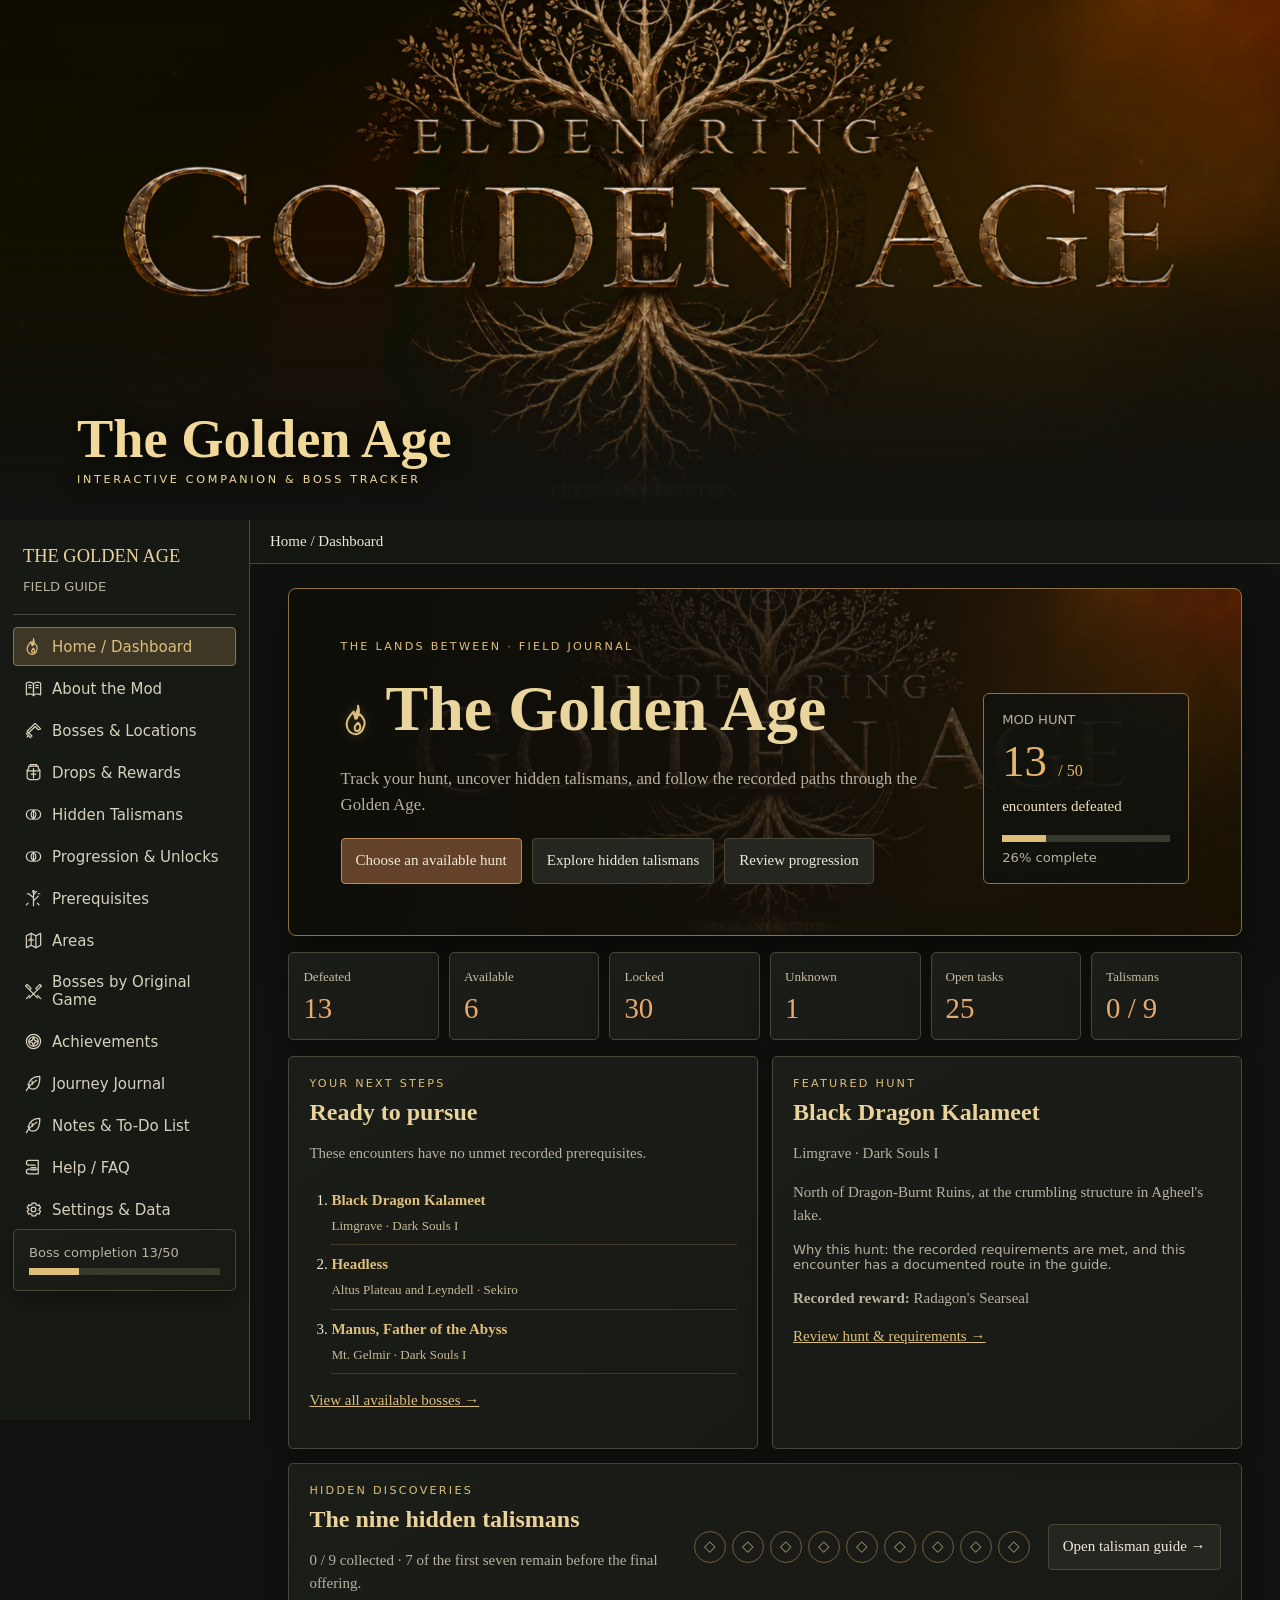
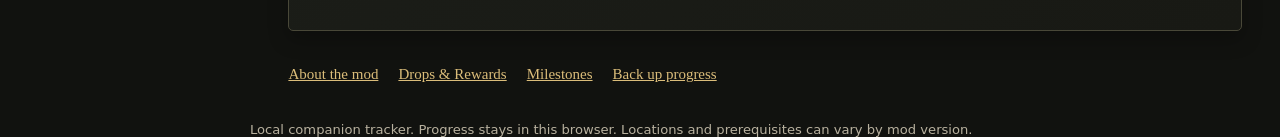
==== commit a18b47b3: "Update index.html" ====
--- a/index.html
+++ b/index.html
@@ -1 +1,37 @@
-<!doctype html><html lang="en"><head><meta charset="utf-8"><meta name="viewport" content="width=device-width,initial-scale=1"><meta name="theme-color" content="#11120f"><title>Home / Dashboard — The Golden Age</title><link rel="stylesheet" href="app.css"></head><body data-page="home"><div class="hero"><div class="art" id="art"></div><h1>The Golden Age<small>Interactive companion & boss tracker</small></h1></div><div class="layout"><aside id="side"><div class="brand">THE GOLDEN AGE<br><span class="small">FIELD GUIDE</span></div><nav id="nav"></nav><div class="panel small" id="progress"></div></aside><div class="overlay" id="overlay"></div><div class="main"><div class="top"><button class="hamb" id="hamb">☰</button> <span id="pageLabel">Home / Dashboard</span></div><main class="content" id="view"></main><footer class="small">Local companion tracker. Progress stays in this browser. Locations and prerequisites can vary by mod version.</footer></div></div><script src="bosses-data.js"></script><script src="app.js"></script><script src="rewards-data.js"></script><script src="talisman-data.js"></script><script src="extras.js"></script></body></html>+<!doctype html>
+<html lang="en">
+<head>
+  <meta charset="utf-8">
+  <meta name="viewport" content="width=device-width, initial-scale=1">
+  <meta name="theme-color" content="#11120f">
+  <title>Home / Dashboard — The Golden Age</title>
+  <link rel="stylesheet" href="app.css">
+</head>
+<body data-page="home">
+  <div class="hero">
+    <div class="art" id="art"></div>
+    <h1>The Golden Age<small>Interactive companion & boss tracker</small></h1>
+  </div>
+  <div class="layout">
+    <aside id="side">
+      <div class="brand">THE GOLDEN AGE<br><span class="small">FIELD GUIDE</span></div>
+      <nav id="nav"></nav>
+      <div class="panel small" id="progress"></div>
+    </aside>
+    <div class="overlay" id="overlay"></div>
+    <div class="main">
+      <div class="top">
+        <button class="hamb" id="hamb">☰</button>
+        <span id="pageLabel">Home / Dashboard</span>
+      </div>
+      <main class="content" id="view"></main>
+      <footer class="small">Local companion tracker. Progress stays in this browser. Locations and prerequisites can vary by mod version.</footer>
+    </div>
+  </div>
+  <script src="bosses-data.js"></script>
+  <script src="app.js"></script>
+  <script src="rewards-data.js"></script>
+  <script src="talisman-data.js"></script>
+  <script src="extras.js"></script>
+</body>
+</html>
